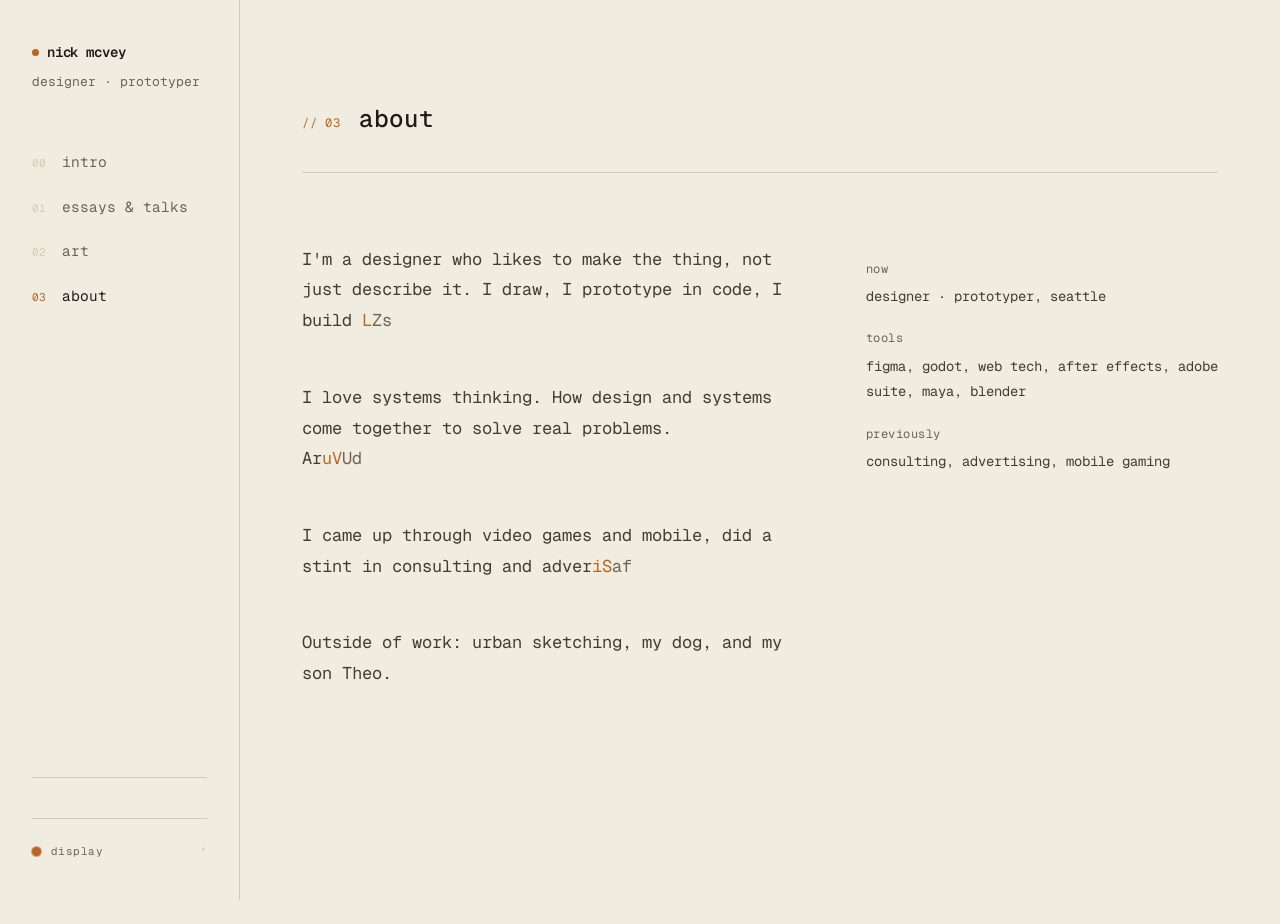
==== about/index.html @ a0d5b7fa "Initial personal site - extracted from StudioBase Scrubbed pages: home, essays & talks, art, about I" ====
<!doctype html>
<html lang="en">
<head>
<meta charset="utf-8">
<meta name="viewport" content="width=device-width, initial-scale=1, viewport-fit=cover">
<title>Nick McVey · About</title>
<link rel="preconnect" href="https://fonts.googleapis.com">
<link rel="preconnect" href="https://fonts.gstatic.com" crossorigin>
<link href="https://fonts.googleapis.com/css2?family=Geist+Mono:wght@400;500;600&display=swap" rel="stylesheet">
<script>(function(){try{var d=document.documentElement.dataset,g=function(k){return localStorage.getItem(k)},M={compact:['sm','compact'],normal:['md','normal'],airy:['lg','airy']};var t=g('nick.theme');if(t)d.theme=t;var s=g('nick.size')||'airy';if(M[s]){d.size=s;d.text=M[s][0];d.density=M[s][1];}}catch(e){}})();</script>
<link rel="stylesheet" href="../_lib/shell.css">
</head>
<body class="page-about">
<div class="shell">

  <aside class="rail">
    <div class="brand"><a href="../"><span class="dot"></span> nick mcvey</a></div>
    <div class="brand-sub">designer · prototyper</div>
    <nav class="primary">
      <a href="../"><span class="idx">00</span> intro</a>
      <a href="../essays/"><span class="idx">01</span> essays &amp; talks</a>
      <a href="../art/"><span class="idx">02</span> art</a>
      <a href="../about/" class="active"><span class="idx">03</span> about</a>
    </nav>
    <div class="rail-foot">
      <div class="display-menu" id="displayMenu">
        <button class="display-trigger" type="button" aria-haspopup="true" aria-expanded="false">
          <span class="dot"></span> display
          <span class="chev" aria-hidden="true">^</span>
        </button>
        <div class="display-flyout" role="dialog" aria-label="Display settings">
          <div class="dm-section">
            <div class="dm-label">color</div>
            <div class="dm-row colors">
              <button class="theme-opt" type="button" data-theme="amber-dark"     style="--swatch: #d98a3d" title="amber dark"><span class="swatch"></span></button>
              <button class="theme-opt" type="button" data-theme="cool-dark"      style="--swatch: #6db4ff" title="cool dark"><span class="swatch"></span></button>
              <button class="theme-opt" type="button" data-theme="paper-light"    style="--swatch: #b86621" title="paper light"><span class="swatch"></span></button>
              <button class="theme-opt" type="button" data-theme="terminal-green" style="--swatch: #4cff8a" title="terminal green"><span class="swatch"></span></button>
            </div>
          </div>
          <div class="dm-section">
            <div class="dm-label">size</div>
            <div class="seg size">
              <button type="button" data-value="compact" aria-label="compact">A</button>
              <button type="button" data-value="normal"  aria-label="normal">A</button>
              <button type="button" data-value="airy"    aria-label="airy">A</button>
            </div>
          </div>
        </div>
      </div>
    </div>
  </aside>

  <main>
    <header class="page-head">
      <span class="label" data-reveal>// 03</span>
      <h1 data-reveal>about</h1>
    </header>

    <div class="about">
      <div>
        <p data-reveal>I'm a designer who likes to make the thing, not just describe it. I draw, I prototype in code, I build small games on the side. I think about design in my spare time.</p>
        <p data-reveal>I love systems thinking. How design and systems come together to solve real problems. Architecture and city planning pull at me for the same reason.</p>
        <p data-reveal>I came up through video games and mobile, did a stint in consulting and advertising, and ended up in tech designing system-level interfaces.</p>
        <p data-reveal>Outside of work: urban sketching, my dog, and my son Theo.</p>
      </div>
      <dl class="facts">
        <dt>now</dt><dd>designer · prototyper, seattle</dd>
        <dt>tools</dt><dd>figma, godot, web tech, after effects, adobe suite, maya, blender</dd>
        <dt>previously</dt><dd>consulting, advertising, mobile gaming</dd>
      </dl>
    </div>
  </main>

</div>
<script src="../_lib/reveal.js"></script>
<script src="../_lib/theme.js"></script>
</body>
</html>
---- _lib/shell.css ----
/* ============================================================
   shared shell — used by every page in nick.mcvey/
   ============================================================ */
:root {
  --rail-w: 280px;
  --content-max: 920px;
  --gutter: 80px;
}
@media (max-width: 1280px) { :root { --gutter: 56px; --rail-w: 240px; } }
@media (max-width: 960px)  { :root { --gutter: 32px; } }

/* ---------- themes ---------- */
:root,
[data-theme="paper-light"] {
  --bg: #f1ece0;
  --panel: #e6dfca;
  --ink: #1f1c17;
  --ink-2: #423d33;
  --muted: #6e6454;
  --rule: #d3cab4;
  --rule-2: #ddd3bc;
  --accent: #b86621;
  --accent-soft: rgba(184,102,33,0.12);
  --canvas-bg: #1a1814;
}
[data-theme="amber-dark"] {
  --bg: #0f0e0c;
  --panel: #161410;
  --ink: #e6e1d3;
  --ink-2: #c2bcad;
  --muted: #918a7a;
  --rule: #26241f;
  --rule-2: #1d1b16;
  --accent: #d98a3d;
  --accent-soft: rgba(217,138,61,0.10);
}
[data-theme="cool-dark"] {
  --bg: #0a0e14;
  --panel: #101620;
  --ink: #d8e2ee;
  --ink-2: #aab8cc;
  --muted: #7b8da4;
  --rule: #1d2330;
  --rule-2: #161b25;
  --accent: #6db4ff;
  --canvas-bg: #050810;
}
[data-theme="terminal-green"] {
  --bg: #050905;
  --panel: #0a120a;
  --ink: #b9f2b9;
  --ink-2: #7fcf7f;
  --muted: #5fa05f;
  --rule: #16221a;
  --rule-2: #0e160f;
  --accent: #4cff8a;
  --canvas-bg: #000;
}

* { box-sizing: border-box; }
html, body {
  margin: 0; padding: 0;
  background: var(--bg); color: var(--ink);
  font-family: "Geist Mono", ui-monospace, Menlo, monospace;
  font-size: 15.5px; line-height: 1.75;
  -webkit-font-smoothing: antialiased;
}

::selection { background: var(--accent); color: var(--bg); }

a { color: var(--ink); text-decoration: none; }
a:hover { color: var(--accent); }

/* ---------- shell ---------- */
.shell {
  display: grid;
  grid-template-columns: var(--rail-w) 1fr;
  min-height: 100vh;
}

/* ---------- left rail ---------- */
aside.rail {
  position: sticky; top: 0;
  align-self: start;
  height: 100vh;
  border-right: 1px solid var(--rule);
  padding: 40px 32px 32px;
  display: flex; flex-direction: column;
  background: var(--bg);
}
.brand {
  display: flex; align-items: baseline; gap: 8px;
  font-size: 14px; font-weight: 600; letter-spacing: -0.01em;
  margin-bottom: 6px;
}
.brand a { color: var(--ink); }
.brand .dot { width: 7px; height: 7px; background: var(--accent); border-radius: 50%; display: inline-block; transform: translateY(-1px); }
.brand-sub { color: var(--muted); font-size: 13px; margin-bottom: 48px; line-height: 1.6; }

nav.primary {
  display: flex; flex-direction: column; gap: 2px;
  margin-bottom: auto;
}
nav.primary a {
  display: flex; align-items: baseline; gap: 10px;
  padding: 8px 0;
  color: var(--muted); font-size: 14.5px;
}
nav.primary a .idx { color: var(--rule); font-size: 11px; min-width: 20px; }
nav.primary a:hover { color: var(--ink); }
nav.primary a:hover .idx { color: var(--muted); }
nav.primary a.active { color: var(--ink); }
nav.primary a.active .idx { color: var(--accent); }

.rail-foot { font-size: 12.5px; color: var(--muted); line-height: 1.9; padding-top: 24px; border-top: 1px solid var(--rule); }
.rail-foot .row { display: flex; justify-content: space-between; gap: 12px; }
.rail-foot .row a { color: var(--ink-2); }
.rail-foot .row + .row { margin-top: 4px; }
.rail-foot .meta { margin-top: 16px; color: var(--rule); font-size: 10.5px; letter-spacing: 0.04em; }
.rail-blurb { margin-top: 16px; color: var(--muted); font-size: 11px; line-height: 1.65; letter-spacing: 0.01em; }
.rail-blurb a { color: var(--ink-2); border-bottom: 1px dashed var(--rule); padding-bottom: 1px; }
.rail-blurb a:hover { color: var(--accent); border-bottom-color: var(--accent); }
.rail-foot .status::before {
  content: ""; display: inline-block; width: 6px; height: 6px;
  background: var(--accent); border-radius: 50%; margin-right: 8px; transform: translateY(-2px);
}

/* ---------- main column ---------- */
main {
  padding: 64px var(--gutter) 160px;
  max-width: calc(var(--content-max) + var(--gutter) * 2);
}
body.page-art main { max-width: none; }

/* ---------- breadcrumbs ---------- */
.crumbs {
  font-size: 11px;
  letter-spacing: 0.04em;
  color: var(--muted);
  margin: 0 0 28px;
  display: flex; align-items: center; gap: 6px;
  font-family: inherit;
}
.crumbs a {
  color: var(--muted);
  text-decoration: none;
  transition: color 160ms ease;
}
.crumbs a:hover { color: var(--ink); }
.crumbs .sep { opacity: 0.45; user-select: none; }
.crumbs .here { color: var(--ink); }
[data-density="compact"] .crumbs { margin-bottom: 20px; }
[data-density="airy"] .crumbs { margin-bottom: 40px; }

/* ---------- page header ---------- */
.page-head {
  display: flex; align-items: baseline; gap: 16px;
  margin: 0 0 48px;
  padding-bottom: 20px;
  border-bottom: 1px solid var(--rule);
}
.page-head .label { color: var(--accent); font-size: 11px; letter-spacing: 0.08em; }
.page-head h1 { margin: 0; font-size: 22px; font-weight: 500; letter-spacing: -0.005em; }
.page-head .count { margin-left: auto; color: var(--muted); font-size: 11px; }

/* ---------- intro / hero ---------- */
.intro h2 {
  font-size: 32px; font-weight: 500; letter-spacing: -0.015em;
  margin: 0 0 24px; line-height: 1.3;
  max-width: 32ch;
}
@media (min-width: 1280px) { .intro h2 { font-size: 38px; } }
.intro h2 em { font-style: normal; color: var(--accent); }
.intro .meta {
  display: flex; gap: 24px; flex-wrap: wrap;
  color: var(--muted); font-size: 12px; margin-bottom: 28px;
}
.intro .meta b { color: var(--ink-2); font-weight: 400; }
.intro p { color: var(--ink-2); margin: 0 0 14px; max-width: 64ch; font-size: 14.5px; line-height: 1.75; }
.intro p.dim { color: var(--muted); }
.intro .links {
  margin-top: 36px;
  display: flex; gap: 24px; flex-wrap: wrap;
  font-size: 12.5px;
}
.intro .links a {
  color: var(--ink-2);
  border-bottom: 1px dashed var(--rule);
  padding-bottom: 4px;
  transition: color 120ms, border-color 120ms;
}
.intro .links a:hover { color: var(--accent); border-bottom-color: var(--accent); }

/* ---------- work grid ---------- */
.work-grid {
  display: grid; gap: 1px;
  background: var(--rule);
  border: 1px solid var(--rule); border-radius: 4px;
  overflow: hidden;
}
@media (min-width: 880px) { .work-grid { grid-template-columns: 1fr 1fr; } }

.work-card {
  background: var(--bg);
  padding: 28px 28px 24px;
  display: flex; flex-direction: column;
  transition: background 120ms ease;
  cursor: pointer;
}
.work-card:hover { background: var(--panel); }
.work-card .top { display: flex; justify-content: space-between; gap: 12px; margin-bottom: 14px; }
.work-card .year { color: var(--muted); font-size: 12.5px; letter-spacing: 0.04em; }
.work-card .tag { color: var(--muted); font-size: 12px; padding: 2px 8px; border: 1px solid var(--rule); border-radius: 999px; }
.work-card h3 {
  margin: 0 0 8px; font-size: 17px; font-weight: 500;
  color: var(--ink); letter-spacing: -0.005em;
}
.work-card .role { color: var(--muted); font-size: 13px; margin-bottom: 14px; }
.work-card .desc { color: var(--ink-2); font-size: 14px; line-height: 1.75; margin: 0 0 20px; flex: 1; }
.work-card .open {
  color: var(--muted); font-size: 11.5px; letter-spacing: 0.04em;
  display: inline-flex; align-items: center; gap: 6px;
  transition: color 120ms ease, gap 200ms ease;
}
.work-card:hover .open { color: var(--accent); gap: 10px; }
.work-card { text-decoration: none; }
.work-card h3 { color: var(--ink); }

/* ---------- generic page lede ---------- */
.page-lede {
  color: var(--ink-2);
  font-size: 14.5px;
  line-height: 1.7;
  max-width: 64ch;
  margin: 0 0 40px;
}

/* ---------- section header (within a page) ---------- */
.section-head {
  display: flex; align-items: baseline; gap: 14px;
  font-size: 13px;
  font-weight: 500;
  color: var(--accent);
  letter-spacing: 0.04em;
  text-transform: lowercase;
  margin: 0 0 24px;
  padding-bottom: 12px;
  border-bottom: 1px solid var(--rule);
}
.section-head-mt { margin-top: 64px; }

/* explorations list — image · body · link */
.explore-list { display: flex; flex-direction: column; border-top: 1px solid var(--rule); margin-top: 8px; }
.explore-row {
  display: flex;
  align-items: center;
  gap: 24px;
  padding: 18px 0;
  border-bottom: 1px solid var(--rule);
}
.explore-thumb {
  flex: 0 0 160px;
  aspect-ratio: 16 / 10;
  background: repeating-linear-gradient(
    45deg,
    transparent 0,
    transparent 7px,
    var(--rule) 7px,
    var(--rule) 8px
  );
  border: 1px dashed var(--rule);
  display: block;
  object-fit: cover;
}
.explore-body {
  flex: 1 1 auto;
  min-width: 0;
  display: flex;
  flex-direction: column;
  gap: 6px;
}
.explore-title {
  font-size: 17px; font-weight: 600; color: var(--ink);
  margin: 0; letter-spacing: -0.01em; line-height: 1.25;
}
.explore-desc {
  color: var(--ink-2); font-size: 14px; line-height: 1.7; margin: 0;
  overflow-wrap: break-word;
}
.explore-link {
  flex: 0 0 auto;
  color: var(--accent); font-size: 12.5px; letter-spacing: 0.02em;
  text-decoration: none; white-space: nowrap;
  padding: 8px 14px;
  border: 1px solid var(--rule);
  border-radius: 999px;
  transition: border-color 140ms ease, color 140ms ease, background 140ms ease;
  align-self: center;
}
.explore-link:hover { border-color: var(--accent); background: var(--panel); }
.explore-link .arr { margin-left: 6px; transition: transform 140ms ease; display: inline-block; }
.explore-link:hover .arr { transform: translate(2px, -2px); }
.explore-soon {
  flex: 0 0 auto;
  color: var(--muted); font-size: 11.5px; letter-spacing: 0.04em;
  text-transform: uppercase;
  white-space: nowrap;
  align-self: center;
  font-style: italic;
}
@media (max-width: 720px) {
  .explore-row {
    display: grid;
    grid-template-columns: 96px 1fr;
    grid-template-rows: auto auto;
    gap: 4px 16px;
    align-items: start;
  }
  .explore-thumb { grid-row: 1 / span 2; flex: none; aspect-ratio: 4 / 3; }
  .explore-body { grid-column: 2; }
  .explore-link { grid-column: 2; justify-self: start; margin-top: 6px; }
}
.section-head .section-num {
  color: var(--muted);
  font-size: 11px;
  letter-spacing: 0.08em;
}

/* ---------- case study ---------- */
.case-head h1 { font-size: 28px; }
.case {
  display: grid;
  grid-template-columns: 1fr;
  gap: 36px;
}
@media (min-width: 980px) {
  .case { grid-template-columns: 1fr 220px; column-gap: 56px; }
  .case-lede { grid-column: 1 / -1; }
  .case-body { grid-column: 1; grid-row: 2; }
  .case-links-block { grid-column: 2; grid-row: 2; position: sticky; top: 40px; align-self: start; }
  .case-foot { grid-column: 1 / -1; }
}
.case-lede {
  font-size: 18px;
  line-height: 1.55;
  letter-spacing: -0.005em;
  color: var(--ink);
  max-width: 60ch;
  margin: 0 0 8px;
}
.case-links-block { font-size: 12px; }
.case-links-label {
  color: var(--muted);
  font-size: 10.5px;
  letter-spacing: 0.08em;
  text-transform: uppercase;
  margin-bottom: 14px;
  padding-bottom: 10px;
  border-bottom: 1px solid var(--rule);
}
.case-links { display: flex; flex-direction: column; gap: 10px; }
.case-link {
  display: flex; align-items: baseline; gap: 8px;
  color: var(--ink-2);
  text-decoration: none;
  font-size: 13px;
  padding: 6px 0;
  transition: color 160ms ease, transform 160ms ease;
}
.case-link:hover { color: var(--accent); transform: translateX(2px); }
.case-link-kind {
  display: inline-block;
  min-width: 48px;
  color: var(--muted);
  font-size: 10.5px;
  letter-spacing: 0.06em;
  text-transform: uppercase;
}
.case-link .arr { margin-left: auto; opacity: 0.6; }
.case-body p {
  color: var(--ink-2);
  font-size: 14.5px;
  line-height: 1.75;
  max-width: 64ch;
  margin: 0 0 18px;
}
.case-intro { color: var(--ink) !important; font-size: 15.5px !important; }
.case-body h2 {
  font-size: 14px;
  font-weight: 500;
  color: var(--accent);
  letter-spacing: 0.02em;
  margin: 36px 0 16px;
  text-transform: lowercase;
}
.case-body h2:first-child { margin-top: 0; }
.case-fig {
  margin: 24px 0 32px;
}
.case-fig-placeholder {
  display: flex; align-items: center; justify-content: center;
  height: 280px;
  background: repeating-linear-gradient(
    45deg,
    transparent 0,
    transparent 11px,
    var(--rule) 11px,
    var(--rule) 12px
  );
  border: 1px dashed var(--rule);
  color: var(--muted);
  font-size: 11.5px;
  letter-spacing: 0.06em;
  text-transform: uppercase;
}
.case-footnote {
  color: var(--muted) !important;
  font-size: 12px !important;
  font-style: italic;
  margin-top: 32px !important;
}
.case-foot {
  margin-top: 56px;
  padding-top: 24px;
  border-top: 1px solid var(--rule);
}
.case-back {
  color: var(--muted);
  text-decoration: none;
  font-size: 12.5px;
  transition: color 160ms ease;
}
.case-back:hover { color: var(--accent); }

/* ---------- list rows ---------- */
.rows {
  display: grid;
  grid-template-columns: 90px 1fr auto;
  gap: 24px;
  align-items: baseline;
}
.rows > * { padding: 18px 0; border-top: 1px dashed var(--rule); }
.rows > .head { border-top: 0; padding-top: 0; padding-bottom: 8px; color: var(--muted); font-size: 11px; letter-spacing: 0.06em; }
.rows .yr { color: var(--muted); font-size: 12.5px; }
.rows .title { color: var(--ink); font-size: 14px; }
.rows .title .sub { display: block; color: var(--muted); font-size: 12px; margin-top: 4px; }
.rows .where { color: var(--muted); font-size: 12px; text-align: right; }
.rows .where a { color: var(--ink-2); }
@media (max-width: 720px) {
  .rows { grid-template-columns: 56px 1fr; }
  .rows .where { grid-column: 2; text-align: left; padding-top: 0; border-top: 0; margin-top: -10px; }
  .rows .head:nth-child(3) { display: none; }
}

/* ---------- about ---------- */
.about { display: grid; gap: 48px; }
@media (min-width: 880px) { .about { grid-template-columns: 1.4fr 1fr; gap: 64px; } }
.about p { color: var(--ink-2); margin: 0 0 14px; line-height: 1.8; }
.about .facts { font-size: 12.5px; }
.about .facts dt { color: var(--muted); margin-top: 16px; letter-spacing: 0.04em; font-size: 11px; }
.about .facts dt:first-child { margin-top: 0; }
.about .facts dd { margin: 4px 0 0; color: var(--ink-2); }
.about .facts dd a { color: var(--ink); border-bottom: 1px solid var(--accent); padding-bottom: 1px; }

/* ---------- featured pixel art (raster) ---------- */
.featured { margin: 0 0 48px; }
.featured canvas {
  width: 100%; height: auto; display: block;
  background: var(--canvas-bg);
  border: 1px solid var(--rule); border-radius: 4px;
  image-rendering: pixelated; image-rendering: crisp-edges;
}
.featured figcaption {
  color: var(--muted); font-size: 11.5px; letter-spacing: 0.04em;
  margin-top: 12px;
  display: flex; gap: 16px; flex-wrap: wrap;
}
.featured figcaption b { color: var(--ink-2); font-weight: 400; }

/* ---------- art / gallery ---------- */
.gallery-head {
  display: flex; align-items: baseline; gap: 16px;
  margin: 0 0 24px;
  color: var(--muted); font-size: 11px; letter-spacing: 0.08em;
}
.gallery-head .label { color: var(--accent); }
.gallery-head .count { margin-left: auto; }

.gallery {
  display: flex;
  align-items: flex-start;
  gap: 16px;
}
.gallery .col {
  flex: 1 1 0;
  min-width: 0;
  display: flex;
  flex-direction: column;
  gap: 16px;
}

.tile {
  margin: 0;
  padding: 0;
  position: relative;
  cursor: pointer;
  background: var(--panel);
  border: 1px solid var(--rule);
  overflow: hidden;
  line-height: 0;
}
.tile img {
  display: block;
  width: 100%;
  height: auto;
  opacity: 0;
  transition: opacity 200ms ease-out;
}
.tile.ready img { opacity: 1; }
.tile canvas {
  position: absolute;
  inset: 0;
  width: 100%;
  height: 100%;
  pointer-events: none;
}
.tile.done canvas { display: none; }
.tile::after {
  content: "";
  position: absolute;
  inset: 0;
  border: 1px solid transparent;
  transition: border-color 120ms ease-out;
  pointer-events: none;
}
.tile:hover::after { border-color: var(--accent); }

/* video tiles */
.tile-video video { opacity: 0; transition: opacity 320ms ease-out; }
.tile-video.ready video { opacity: 1; }
.tile-video .tile-badge {
  position: absolute;
  top: 8px; right: 8px;
  padding: 2px 6px;
  background: color-mix(in srgb, var(--bg) 70%, #000);
  color: var(--ink);
  font-size: 9px;
  letter-spacing: 0.06em;
  border: 1px solid color-mix(in srgb, var(--accent) 50%, transparent);
  pointer-events: none;
  opacity: 0.85;
  z-index: 2;
}
.tile-video:hover .tile-badge {
  background: var(--accent);
  color: var(--bg);
  border-color: var(--accent);
}

/* ---------- lightbox ---------- */
.lightbox {
  position: fixed;
  inset: 0;
  background: color-mix(in srgb, var(--bg) 90%, #000);
  backdrop-filter: blur(8px);
  z-index: 100;
  display: none;
  align-items: center;
  justify-content: center;
  padding: 64px 96px;
}
.lightbox.open { display: flex; }
@media (max-width: 720px) { .lightbox { padding: 56px 16px; } }
.lightbox .stage {
  position: relative;
  max-width: 100%;
  max-height: 100%;
  display: flex;
  align-items: center;
  justify-content: center;
}
.lightbox canvas {
  display: block;
  max-width: 100%;
  max-height: calc(100vh - 128px);
  background: var(--canvas-bg);
  box-shadow: 0 30px 80px rgba(0,0,0,0.6), 0 0 0 1px var(--rule);
}
.lightbox .meta {
  position: fixed;
  top: 20px;
  left: 24px;
  font-size: 11px;
  letter-spacing: 0.12em;
  color: var(--muted);
  text-transform: uppercase;
}
.lightbox .meta .num { color: var(--ink); }
.lightbox button {
  position: fixed;
  top: 50%;
  transform: translateY(-50%);
  background: rgba(20,20,20,0.7);
  border: 1px solid var(--rule);
  color: var(--ink);
  font: inherit;
  font-size: 18px;
  width: 48px;
  height: 48px;
  cursor: pointer;
  transition: background 120ms, border-color 120ms, color 120ms;
  line-height: 1;
  padding: 0;
  display: flex;
  align-items: center;
  justify-content: center;
}
.lightbox button:hover { background: rgba(30,30,30,0.9); border-color: var(--accent); color: var(--accent); }
.lightbox .prev { left: 20px; }
.lightbox .next { right: 20px; }
.lightbox .close {
  top: 16px;
  right: 20px;
  transform: none;
  width: 36px;
  height: 36px;
  font-size: 14px;
  letter-spacing: 0.04em;
}
.lightbox .hint {
  position: fixed;
  bottom: 18px;
  left: 50%;
  transform: translateX(-50%);
  font-size: 10px;
  letter-spacing: 0.18em;
  text-transform: uppercase;
  color: var(--muted);
}
.lightbox .hint kbd {
  font: inherit;
  color: var(--ink);
  border: 1px solid var(--rule);
  padding: 1px 6px;
  margin: 0 4px;
  background: rgba(0,0,0,0.4);
}

/* ---------- mobile / tablet rail collapse ---------- */
@media (max-width: 880px) {
  .shell { grid-template-columns: 1fr; }
  aside.rail {
    position: static; height: auto;
    border-right: 0; border-bottom: 1px solid var(--rule);
    padding: 20px 24px;
    flex-direction: row; align-items: center; gap: 16px;
    flex-wrap: wrap;
  }
  .brand-sub { display: none; }
  .brand { margin-bottom: 0; margin-right: auto; }
  nav.primary { flex-direction: row; gap: 4px; flex-wrap: wrap; margin-bottom: 0; width: 100%; padding-top: 12px; border-top: 1px solid var(--rule); }
  nav.primary a { padding: 4px 10px; font-size: 12px; }
  nav.primary a .idx { display: none; }
  .rail-foot { display: none; }
  main { padding: 40px 24px 100px; }
  .intro h2 { font-size: 24px; }
}

/* ---------- reveal ---------- */
[data-reveal] { white-space: pre-wrap; }
.scrambling { color: var(--muted); }
.scrambling.hot { color: var(--accent); }

@media (prefers-reduced-motion: reduce) {
  [data-reveal] * { animation: none !important; }
  .tile img { transition: none; }
}

/* ============================================================
   display menu — flyout with color, text size, density
   ============================================================ */
.display-menu {
  margin-top: 16px;
  padding-top: 16px;
  border-top: 1px solid var(--rule);
  position: relative;
}
.display-trigger {
  background: none; border: 0; padding: 6px 0; cursor: pointer;
  font: inherit; font-size: 11px; letter-spacing: 0.04em;
  color: var(--muted);
  display: flex; align-items: center; gap: 10px;
  width: 100%;
  -webkit-tap-highlight-color: transparent;
  transition: color 140ms ease;
}
.display-trigger:hover { color: var(--ink); }
.display-trigger .dot {
  width: 9px; height: 9px; border-radius: 50%;
  background: var(--accent);
  box-shadow: 0 0 0 1px color-mix(in srgb, var(--accent) 50%, transparent);
}
.display-trigger .chev {
  margin-left: auto;
  color: var(--rule);
  transition: transform 220ms cubic-bezier(.2,.7,.2,1), color 140ms ease;
}
.display-menu.open .display-trigger { color: var(--ink); }
.display-menu.open .display-trigger .chev { transform: rotate(180deg); color: var(--ink-2); }

.display-flyout {
  position: absolute;
  bottom: calc(100% + 10px);
  left: 0;
  right: 0;
  background: var(--bg);
  border: 1px solid var(--rule);
  padding: 14px 14px 16px;
  display: flex; flex-direction: column; gap: 14px;
  opacity: 0;
  transform: translateY(6px);
  pointer-events: none;
  transition: opacity 200ms ease, transform 240ms cubic-bezier(.16, 1, .3, 1);
  z-index: 50;
  box-shadow: 0 12px 40px color-mix(in srgb, var(--bg) 40%, #000 60%);
}
.display-menu.open .display-flyout {
  opacity: 1;
  transform: translateY(0);
  pointer-events: auto;
}
.dm-section { display: flex; flex-direction: column; gap: 8px; }
.dm-label {
  color: var(--rule);
  font-size: 9.5px;
  letter-spacing: 0.14em;
  text-transform: uppercase;
}
.dm-row { display: flex; gap: 6px; }
.dm-row.colors { gap: 14px; padding: 4px 0 6px; }

.theme-opt {
  background: none; border: 0; padding: 0; cursor: pointer;
  -webkit-tap-highlight-color: transparent;
  border-radius: 50%;
}
.theme-opt .swatch {
  width: 24px; height: 24px; border-radius: 50%;
  background: var(--swatch);
  display: block;
  transition: transform 200ms cubic-bezier(.2,.7,.2,1), box-shadow 200ms ease;
  box-shadow: inset 0 0 0 1px color-mix(in srgb, var(--swatch) 60%, transparent);
}
.theme-opt:hover .swatch { transform: scale(1.15); }
.theme-opt.active .swatch {
  box-shadow:
    inset 0 0 0 1px color-mix(in srgb, var(--swatch) 80%, transparent),
    0 0 0 2px var(--bg),
    0 0 0 4px color-mix(in srgb, var(--swatch) 70%, transparent);
}

/* segmented size control — compact / normal / airy (text + spacing combined) */
.seg {
  display: flex;
  border: 1px solid var(--rule);
  border-radius: 2px;
  overflow: hidden;
}
.seg button {
  flex: 1;
  background: none;
  border: 0;
  border-left: 1px solid var(--rule);
  padding: 8px 6px;
  cursor: pointer;
  font: inherit;
  color: var(--muted);
  letter-spacing: 0.02em;
  transition: background 160ms ease, color 140ms ease;
  -webkit-tap-highlight-color: transparent;
  display: flex;
  align-items: center;
  justify-content: center;
}
.seg button:first-child { border-left: 0; }
.seg button:hover { color: var(--ink); }
.seg button.active {
  background: color-mix(in srgb, var(--accent) 18%, transparent);
  color: var(--ink);
}
/* the A glyphs scale visually to communicate the size */
.seg.size button { font-family: inherit; line-height: 1; }
.seg.size button[data-value="compact"] { font-size: 10px; letter-spacing: 0.04em; }
.seg.size button[data-value="normal"]  { font-size: 13px; }
.seg.size button[data-value="airy"]    { font-size: 17px; }

/* ============================================================
   text size — applies zoom on main only so chrome stays consistent
   ============================================================ */
[data-text="sm"] main { zoom: 0.92; }
[data-text="lg"] main { zoom: 1.10; }

/* ============================================================
   density — adjusts high-impact spacings
   ============================================================ */
[data-density="compact"] main { padding-top: 44px; padding-bottom: 110px; }
[data-density="compact"] .page-head { padding-bottom: 14px; margin-bottom: 32px; }
[data-density="compact"] .work-card { padding: 20px 22px 18px; }
[data-density="compact"] .rows > * { padding: 12px 0; }
[data-density="compact"] .about { gap: 32px; }
[data-density="compact"] .gallery { gap: 10px; }
[data-density="compact"] .gallery .col { gap: 10px; }
[data-density="compact"] body { line-height: 1.55; }
[data-density="compact"] .intro p { margin-bottom: 10px; line-height: 1.6; }

[data-density="airy"] main { padding-top: 88px; padding-bottom: 200px; }
[data-density="airy"] .page-head { padding-bottom: 28px; margin-bottom: 64px; }
[data-density="airy"] .work-card { padding: 36px 36px 32px; }
[data-density="airy"] .rows > * { padding: 26px 0; }
[data-density="airy"] .about { gap: 64px; }
[data-density="airy"] .gallery { gap: 24px; }
[data-density="airy"] .gallery .col { gap: 24px; }
[data-density="airy"] body { line-height: 1.85; }
[data-density="airy"] .intro p { margin-bottom: 18px; line-height: 1.9; }

/* ---------- theme wipe overlay (fallback when View Transitions API unsupported) ---------- */
.theme-wipe {
  position: fixed;
  inset: 0;
  z-index: 9999;
  pointer-events: none;
  will-change: clip-path, opacity, filter;
  filter:
    drop-shadow(0 0 18px var(--vt-accent, #fff))
    drop-shadow(0 0 40px color-mix(in srgb, var(--vt-accent, #fff) 50%, transparent));
}

/* swatch click pulse — extra signal that the click registered */
.theme-opt.firing .swatch {
  animation: swatch-pulse 360ms ease-out;
}
@keyframes swatch-pulse {
  0%   { transform: scale(1); box-shadow: 0 0 0 0 var(--swatch); }
  60%  { transform: scale(1.6); box-shadow: 0 0 0 8px color-mix(in srgb, var(--swatch) 0%, transparent); }
  100% { transform: scale(1.18); box-shadow: 0 0 0 12px color-mix(in srgb, var(--swatch) 0%, transparent); }
}

/* ---------- View Transitions: circular reveal from origin ---------- */
@supports (view-transition-name: root) {
  ::view-transition-old(root) {
    animation: none;
    mix-blend-mode: normal;
  }
  ::view-transition-new(root) {
    animation: theme-reveal 950ms cubic-bezier(.16, 1, .3, 1) both;
    /* drop-shadow follows the clip-path edge — gives the leading edge a visible glow */
    filter:
      drop-shadow(0 0 18px var(--vt-accent, #fff))
      drop-shadow(0 0 36px color-mix(in srgb, var(--vt-accent, #fff) 50%, transparent));
  }
  @keyframes theme-reveal {
    from { clip-path: circle(0 at var(--vt-x, 50%) var(--vt-y, 50%)); }
    to   { clip-path: circle(var(--vt-r, 150vmax) at var(--vt-x, 50%) var(--vt-y, 50%)); }
  }
}

@media (prefers-reduced-motion: reduce) {
  ::view-transition-new(root),
  ::view-transition-old(root) { animation: none !important; }
}
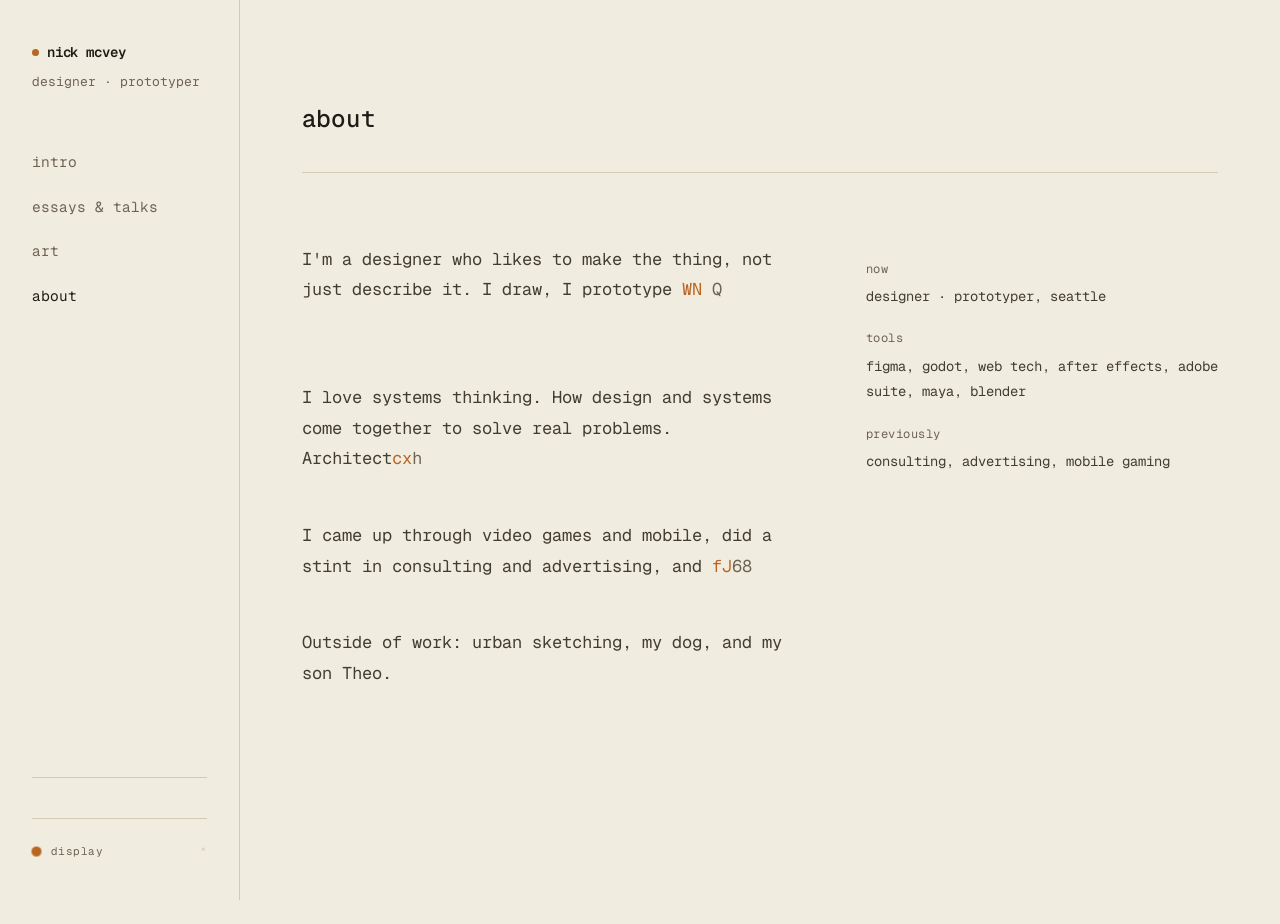
==== commit 2c0b3b92: "Update intro copy with final workshop copy - New headline: Maker. Designer. Builder. - Para 1: exper" ====
--- a/about/index.html
+++ b/about/index.html
@@ -17,10 +17,10 @@
     <div class="brand"><a href="../"><span class="dot"></span> nick mcvey</a></div>
     <div class="brand-sub">designer · prototyper</div>
     <nav class="primary">
-      <a href="../"><span class="idx">00</span> intro</a>
-      <a href="../essays/"><span class="idx">01</span> essays &amp; talks</a>
-      <a href="../art/"><span class="idx">02</span> art</a>
-      <a href="../about/" class="active"><span class="idx">03</span> about</a>
+      <a href="../">intro</a>
+      <a href="../essays/">essays &amp; talks</a>
+      <a href="../art/">art</a>
+      <a href="../about/" class="active">about</a>
     </nav>
     <div class="rail-foot">
       <div class="display-menu" id="displayMenu">
@@ -53,7 +53,6 @@
 
   <main>
     <header class="page-head">
-      <span class="label" data-reveal>// 03</span>
       <h1 data-reveal>about</h1>
     </header>
 
--- a/_lib/shell.css
+++ b/_lib/shell.css
@@ -106,24 +106,10 @@
   padding: 8px 0;
   color: var(--muted); font-size: 14.5px;
 }
-nav.primary a .idx { color: var(--rule); font-size: 11px; min-width: 20px; }
 nav.primary a:hover { color: var(--ink); }
-nav.primary a:hover .idx { color: var(--muted); }
 nav.primary a.active { color: var(--ink); }
-nav.primary a.active .idx { color: var(--accent); }
 
 .rail-foot { font-size: 12.5px; color: var(--muted); line-height: 1.9; padding-top: 24px; border-top: 1px solid var(--rule); }
-.rail-foot .row { display: flex; justify-content: space-between; gap: 12px; }
-.rail-foot .row a { color: var(--ink-2); }
-.rail-foot .row + .row { margin-top: 4px; }
-.rail-foot .meta { margin-top: 16px; color: var(--rule); font-size: 10.5px; letter-spacing: 0.04em; }
-.rail-blurb { margin-top: 16px; color: var(--muted); font-size: 11px; line-height: 1.65; letter-spacing: 0.01em; }
-.rail-blurb a { color: var(--ink-2); border-bottom: 1px dashed var(--rule); padding-bottom: 1px; }
-.rail-blurb a:hover { color: var(--accent); border-bottom-color: var(--accent); }
-.rail-foot .status::before {
-  content: ""; display: inline-block; width: 6px; height: 6px;
-  background: var(--accent); border-radius: 50%; margin-right: 8px; transform: translateY(-2px);
-}
 
 /* ---------- main column ---------- */
 main {
@@ -131,26 +117,6 @@
   max-width: calc(var(--content-max) + var(--gutter) * 2);
 }
 body.page-art main { max-width: none; }
-
-/* ---------- breadcrumbs ---------- */
-.crumbs {
-  font-size: 11px;
-  letter-spacing: 0.04em;
-  color: var(--muted);
-  margin: 0 0 28px;
-  display: flex; align-items: center; gap: 6px;
-  font-family: inherit;
-}
-.crumbs a {
-  color: var(--muted);
-  text-decoration: none;
-  transition: color 160ms ease;
-}
-.crumbs a:hover { color: var(--ink); }
-.crumbs .sep { opacity: 0.45; user-select: none; }
-.crumbs .here { color: var(--ink); }
-[data-density="compact"] .crumbs { margin-bottom: 20px; }
-[data-density="airy"] .crumbs { margin-bottom: 40px; }
 
 /* ---------- page header ---------- */
 .page-head {
@@ -159,9 +125,7 @@
   padding-bottom: 20px;
   border-bottom: 1px solid var(--rule);
 }
-.page-head .label { color: var(--accent); font-size: 11px; letter-spacing: 0.08em; }
 .page-head h1 { margin: 0; font-size: 22px; font-weight: 500; letter-spacing: -0.005em; }
-.page-head .count { margin-left: auto; color: var(--muted); font-size: 11px; }
 
 /* ---------- intro / hero ---------- */
 .intro h2 {
@@ -320,118 +284,6 @@
   .explore-body { grid-column: 2; }
   .explore-link { grid-column: 2; justify-self: start; margin-top: 6px; }
 }
-.section-head .section-num {
-  color: var(--muted);
-  font-size: 11px;
-  letter-spacing: 0.08em;
-}
-
-/* ---------- case study ---------- */
-.case-head h1 { font-size: 28px; }
-.case {
-  display: grid;
-  grid-template-columns: 1fr;
-  gap: 36px;
-}
-@media (min-width: 980px) {
-  .case { grid-template-columns: 1fr 220px; column-gap: 56px; }
-  .case-lede { grid-column: 1 / -1; }
-  .case-body { grid-column: 1; grid-row: 2; }
-  .case-links-block { grid-column: 2; grid-row: 2; position: sticky; top: 40px; align-self: start; }
-  .case-foot { grid-column: 1 / -1; }
-}
-.case-lede {
-  font-size: 18px;
-  line-height: 1.55;
-  letter-spacing: -0.005em;
-  color: var(--ink);
-  max-width: 60ch;
-  margin: 0 0 8px;
-}
-.case-links-block { font-size: 12px; }
-.case-links-label {
-  color: var(--muted);
-  font-size: 10.5px;
-  letter-spacing: 0.08em;
-  text-transform: uppercase;
-  margin-bottom: 14px;
-  padding-bottom: 10px;
-  border-bottom: 1px solid var(--rule);
-}
-.case-links { display: flex; flex-direction: column; gap: 10px; }
-.case-link {
-  display: flex; align-items: baseline; gap: 8px;
-  color: var(--ink-2);
-  text-decoration: none;
-  font-size: 13px;
-  padding: 6px 0;
-  transition: color 160ms ease, transform 160ms ease;
-}
-.case-link:hover { color: var(--accent); transform: translateX(2px); }
-.case-link-kind {
-  display: inline-block;
-  min-width: 48px;
-  color: var(--muted);
-  font-size: 10.5px;
-  letter-spacing: 0.06em;
-  text-transform: uppercase;
-}
-.case-link .arr { margin-left: auto; opacity: 0.6; }
-.case-body p {
-  color: var(--ink-2);
-  font-size: 14.5px;
-  line-height: 1.75;
-  max-width: 64ch;
-  margin: 0 0 18px;
-}
-.case-intro { color: var(--ink) !important; font-size: 15.5px !important; }
-.case-body h2 {
-  font-size: 14px;
-  font-weight: 500;
-  color: var(--accent);
-  letter-spacing: 0.02em;
-  margin: 36px 0 16px;
-  text-transform: lowercase;
-}
-.case-body h2:first-child { margin-top: 0; }
-.case-fig {
-  margin: 24px 0 32px;
-}
-.case-fig-placeholder {
-  display: flex; align-items: center; justify-content: center;
-  height: 280px;
-  background: repeating-linear-gradient(
-    45deg,
-    transparent 0,
-    transparent 11px,
-    var(--rule) 11px,
-    var(--rule) 12px
-  );
-  border: 1px dashed var(--rule);
-  color: var(--muted);
-  font-size: 11.5px;
-  letter-spacing: 0.06em;
-  text-transform: uppercase;
-}
-.case-footnote {
-  color: var(--muted) !important;
-  font-size: 12px !important;
-  font-style: italic;
-  margin-top: 32px !important;
-}
-.case-foot {
-  margin-top: 56px;
-  padding-top: 24px;
-  border-top: 1px solid var(--rule);
-}
-.case-back {
-  color: var(--muted);
-  text-decoration: none;
-  font-size: 12.5px;
-  transition: color 160ms ease;
-}
-.case-back:hover { color: var(--accent); }
-
 /* ---------- list rows ---------- */
 .rows {
   display: grid;
@@ -462,30 +314,7 @@
 .about .facts dd { margin: 4px 0 0; color: var(--ink-2); }
 .about .facts dd a { color: var(--ink); border-bottom: 1px solid var(--accent); padding-bottom: 1px; }
 
-/* ---------- featured pixel art (raster) ---------- */
-.featured { margin: 0 0 48px; }
-.featured canvas {
-  width: 100%; height: auto; display: block;
-  background: var(--canvas-bg);
-  border: 1px solid var(--rule); border-radius: 4px;
-  image-rendering: pixelated; image-rendering: crisp-edges;
-}
-.featured figcaption {
-  color: var(--muted); font-size: 11.5px; letter-spacing: 0.04em;
-  margin-top: 12px;
-  display: flex; gap: 16px; flex-wrap: wrap;
-}
-.featured figcaption b { color: var(--ink-2); font-weight: 400; }
-
 /* ---------- art / gallery ---------- */
-.gallery-head {
-  display: flex; align-items: baseline; gap: 16px;
-  margin: 0 0 24px;
-  color: var(--muted); font-size: 11px; letter-spacing: 0.08em;
-}
-.gallery-head .label { color: var(--accent); }
-.gallery-head .count { margin-left: auto; }
-
 .gallery {
   display: flex;
   align-items: flex-start;
@@ -660,7 +489,6 @@
   .brand { margin-bottom: 0; margin-right: auto; }
   nav.primary { flex-direction: row; gap: 4px; flex-wrap: wrap; margin-bottom: 0; width: 100%; padding-top: 12px; border-top: 1px solid var(--rule); }
   nav.primary a { padding: 4px 10px; font-size: 12px; }
-  nav.primary a .idx { display: none; }
   .rail-foot { display: none; }
   main { padding: 40px 24px 100px; }
   .intro h2 { font-size: 24px; }
